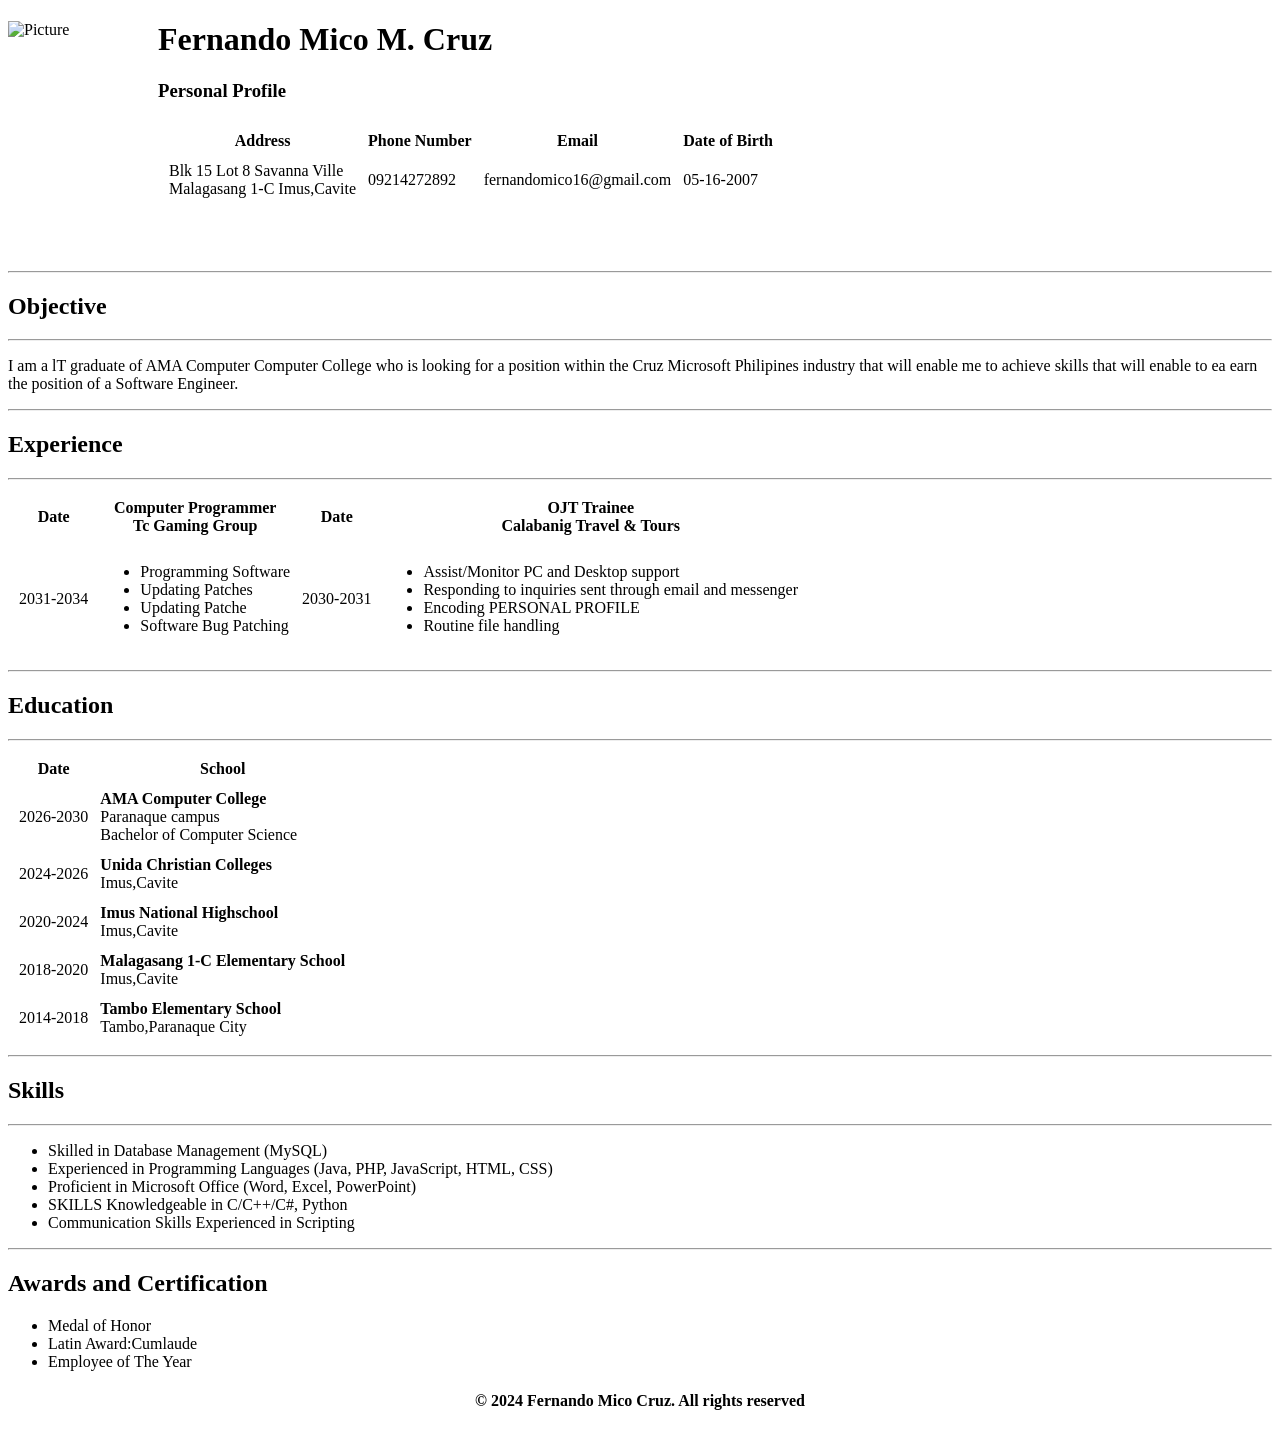
==== index.html @ fdfbe9a4 "Add files via upload" ====
<!DOCTYPE html>
<html lang="en">
<head>
    <meta charset="UTF-8">
    <meta name="viewport" content="width=device-width, initial-scale=1.0">
    <title>My Resume</title>
    </head>
    <body>
        <Style>
            Table {
                border-spacing:10px;
            }
            h4{
                text-align: center;
            }
        </Style>
<!--Header-->
<header>
   <img src="https://cdn.fbsbx.com/v/t59.2708-21/459496112_1775380636536045_6752690639163457732_n.gif?_nc_cat=106&ccb=1-7&_nc_sid=cf94fc&_nc_eui2=AeFJBkrcjG63eLE9zHZ8PaC0wrefcKau3RDCt59wpq7dEGNE2mlnh84zSVYo5uzIRM4ud24Ww9gQlYsVaA2B3rT9&_nc_ohc=T2nV2cMgkUMQ7kNvgEvaONQ&_nc_ht=cdn.fbsbx.com&_nc_gid=Afk2UwbvDGZbkINuwkyCVlB&oh=03_Q7cD1QFDnNutbTVwrtkrgmQVHNjVD4Q-NAeVl118rpkxwpZMJA&oe=66E626AC" alt="Picture" height="150" width="150" style="float: inline-start;">
   <h1>Fernando Mico M. Cruz</h1>
   <h3>Personal Profile</h3>
   <table>
    <tr>
        <th>Address</th>
        <th>Phone Number</th>
        <th>Email</th>
        <th>Date of Birth</th>
    </tr>
    <tr>
        <td>Blk 15 Lot 8 Savanna Ville <div>Malagasang 1-C Imus,Cavite</div></td>
        <td>09214272892</td>
        <td>fernandomico16@gmail.com</td>
        <td>05-16-2007</td>
    </tr>
   </table>
<br>
<br>
<br>
<!--Personal-->
<hr>
<h2>Objective</h2>
<hr>
<p>I am a lT graduate of AMA Computer Computer College who is looking for a position within the Cruz Microsoft Philipines industry that will enable me to achieve skills that will enable to ea earn the position of a Software Engineer.</p>
<hr>
<h2>Experience</h2>
<hr>
<table>
    <tr>
        <th>Date</th>
        <th>Computer Programmer<div>Tc Gaming Group</div></th>
        <th>Date</th>
        <th>OJT Trainee<div>Calabanig Travel & Tours</div></th>
    </tr>
    <tr>
        <td>2031-2034</td>
        <td>
        <ul>
            <li>Programming Software</li>
            <li>Updating Patches</li>
            <li>Updating Patche</li>
            <li>Software Bug Patching</li>
        </ul>
    </td>
    <td>2030-2031</td>
    <td>
        <ul>
            <li>Assist/Monitor PC and Desktop support</li>
            <li>Responding to inquiries sent through email and messenger</li>
            <li>Encoding PERSONAL PROFILE </li>
            <li>Routine file handling</li>
        </ul>
    </td>
    </tr>
</table>
<hr>
<h2>Education</h2>
<hr>
<table>
    <tr>
        <th>Date</th>
        <th>School</th>
    </tr>
    <tr>
        <td>2026-2030</td>
        <td><strong>AMA Computer College</strong><div>Paranaque campus</div>Bachelor of Computer Science</td>
    </tr>
    <tr>
        <td>2024-2026</td>
        <td><strong>Unida Christian Colleges</strong><div>Imus,Cavite</div></td>
    </tr>
    <tr>
        <td>2020-2024</td>
        <td><strong>Imus National Highschool</strong><div>Imus,Cavite</div></td>
    </tr>
    <tr>
        <td>2018-2020</td>
        <td><strong>Malagasang 1-C Elementary School</strong><div>Imus,Cavite</div></td>
    </tr>
    <tr>
        <td>2014-2018</td>
        <td><strong>Tambo Elementary School</strong><div>Tambo,Paranaque City</div></td>
    </tr>   
</table>
<hr>
<h2>Skills</h2>
<hr>
<ul>
    <li>Skilled in Database Management (MySQL)</li>
    <li>Experienced in Programming Languages (Java, PHP, JavaScript, HTML, CSS)</li>
    <li>Proficient in Microsoft Office (Word, Excel, PowerPoint)</li>
    <li>SKILLS Knowledgeable in C/C++/C#, Python </li>
    <li>Communication Skills Experienced in Scripting</li>
</ul>
<hr>
<h2>Awards and Certification</h2>
<ul>
    <li>Medal of Honor</li>
    <li>Latin Award:Cumlaude</li>
    <li>Employee of The Year</li>
</ul>

<h4>© 2024 Fernando Mico Cruz. All rights reserved</h4>


  
</body>
</html>
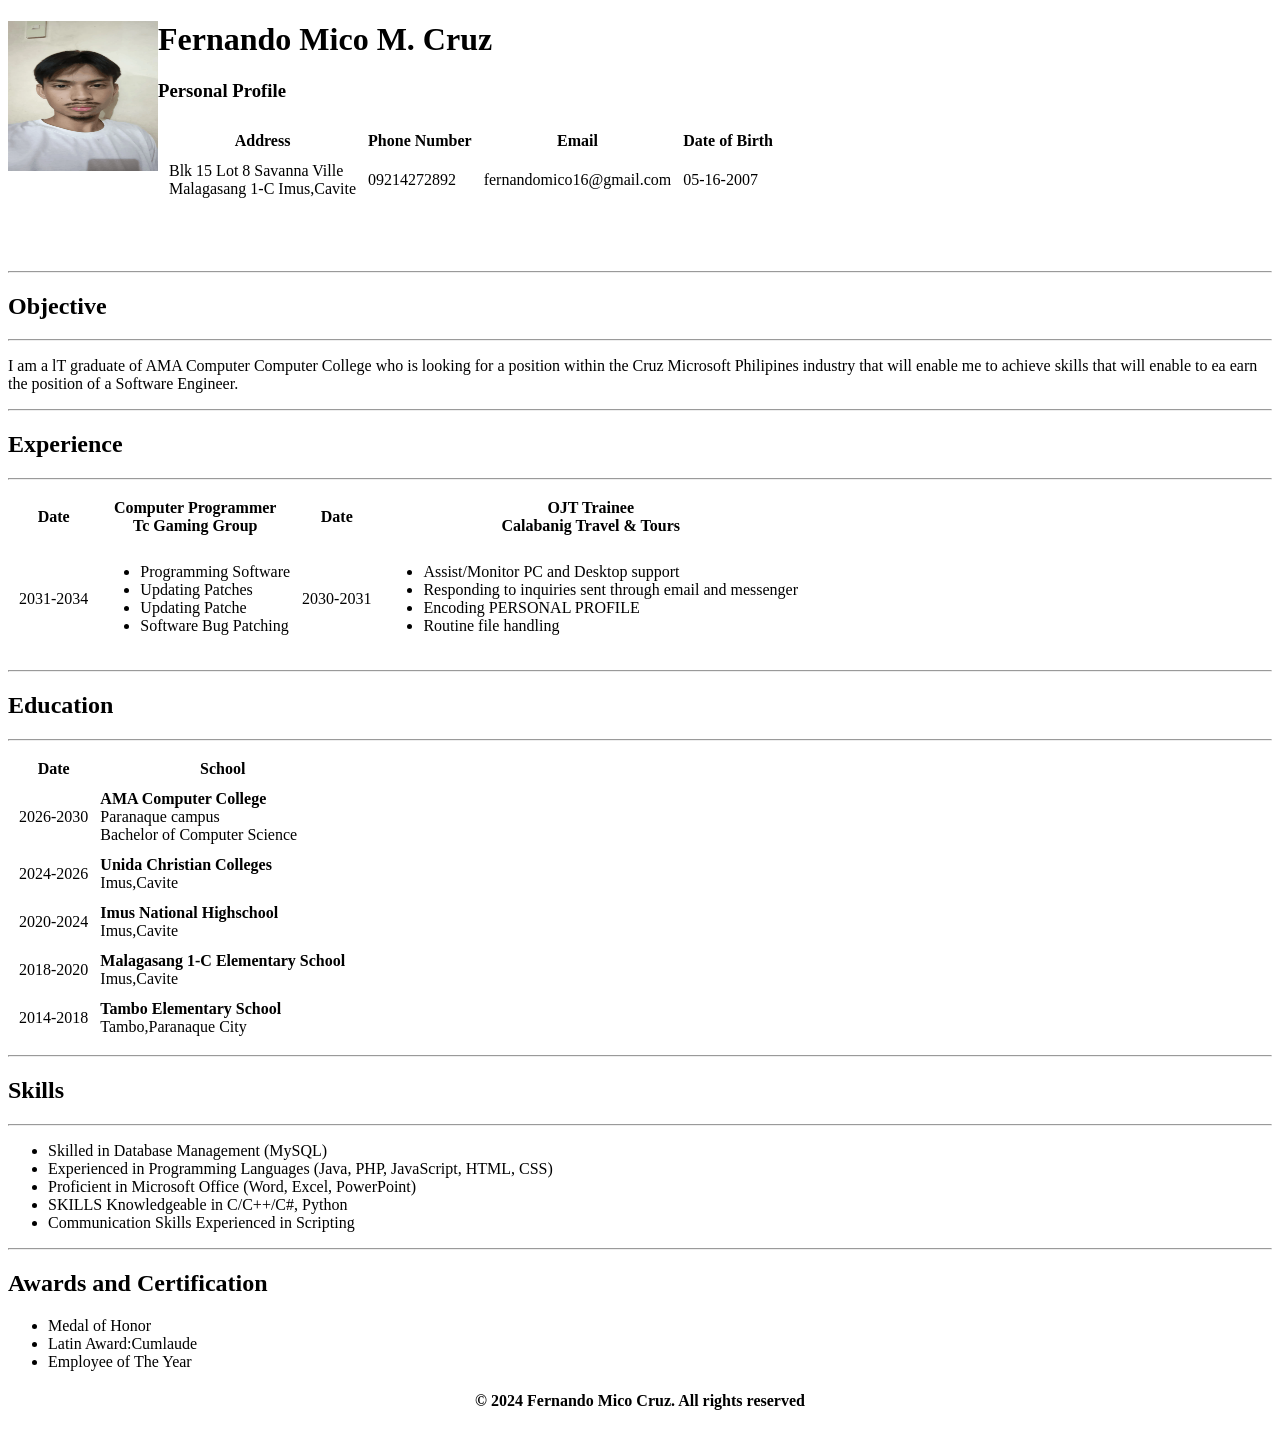
==== commit ffebb4b4: "index.html" ====
--- a/index.html
+++ b/index.html
@@ -16,7 +16,7 @@
         </Style>
 <!--Header-->
 <header>
-   <img src="https://cdn.fbsbx.com/v/t59.2708-21/459496112_1775380636536045_6752690639163457732_n.gif?_nc_cat=106&ccb=1-7&_nc_sid=cf94fc&_nc_eui2=AeFJBkrcjG63eLE9zHZ8PaC0wrefcKau3RDCt59wpq7dEGNE2mlnh84zSVYo5uzIRM4ud24Ww9gQlYsVaA2B3rT9&_nc_ohc=T2nV2cMgkUMQ7kNvgEvaONQ&_nc_ht=cdn.fbsbx.com&_nc_gid=Afk2UwbvDGZbkINuwkyCVlB&oh=03_Q7cD1QFDnNutbTVwrtkrgmQVHNjVD4Q-NAeVl118rpkxwpZMJA&oe=66E626AC" alt="Picture" height="150" width="150" style="float: inline-start;">
+   <img src="./Profile.png" alt="Profile" height="150" width="150" style="float: inline-start;">
    <h1>Fernando Mico M. Cruz</h1>
    <h3>Personal Profile</h3>
    <table>
@@ -124,4 +124,4 @@
 
   
 </body>
-</html>+</html>
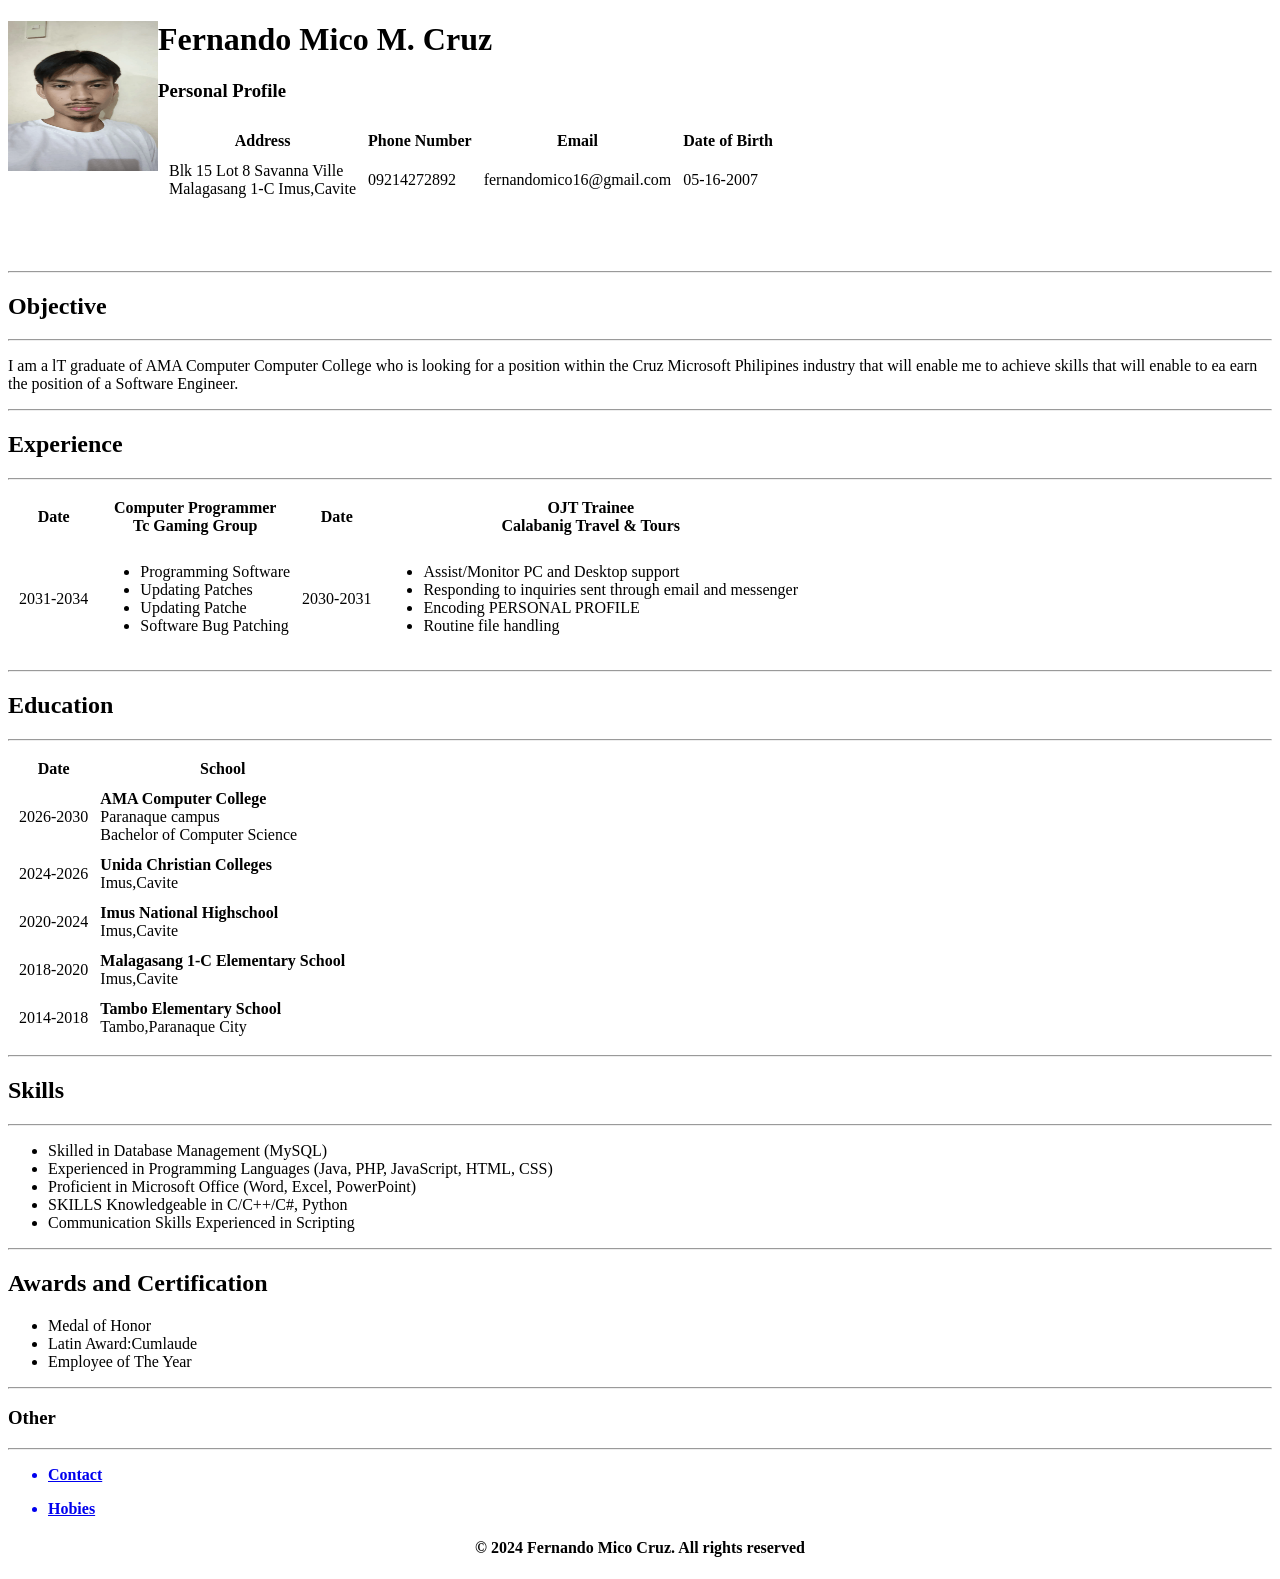
==== commit 26cf6789: "index.html" ====
--- a/index.html
+++ b/index.html
@@ -118,6 +118,11 @@
     <li>Latin Award:Cumlaude</li>
     <li>Employee of The Year</li>
 </ul>
+<hr>
+<h3>Other</h3>
+<hr>
+<a href="./contact.html"><strong><ul><li>Contact</li></ul></strong></a>
+<a href="./hobies.html"><strong><ul><li>Hobies</li></ul></strong></a>
 
 <h4>© 2024 Fernando Mico Cruz. All rights reserved</h4>
 
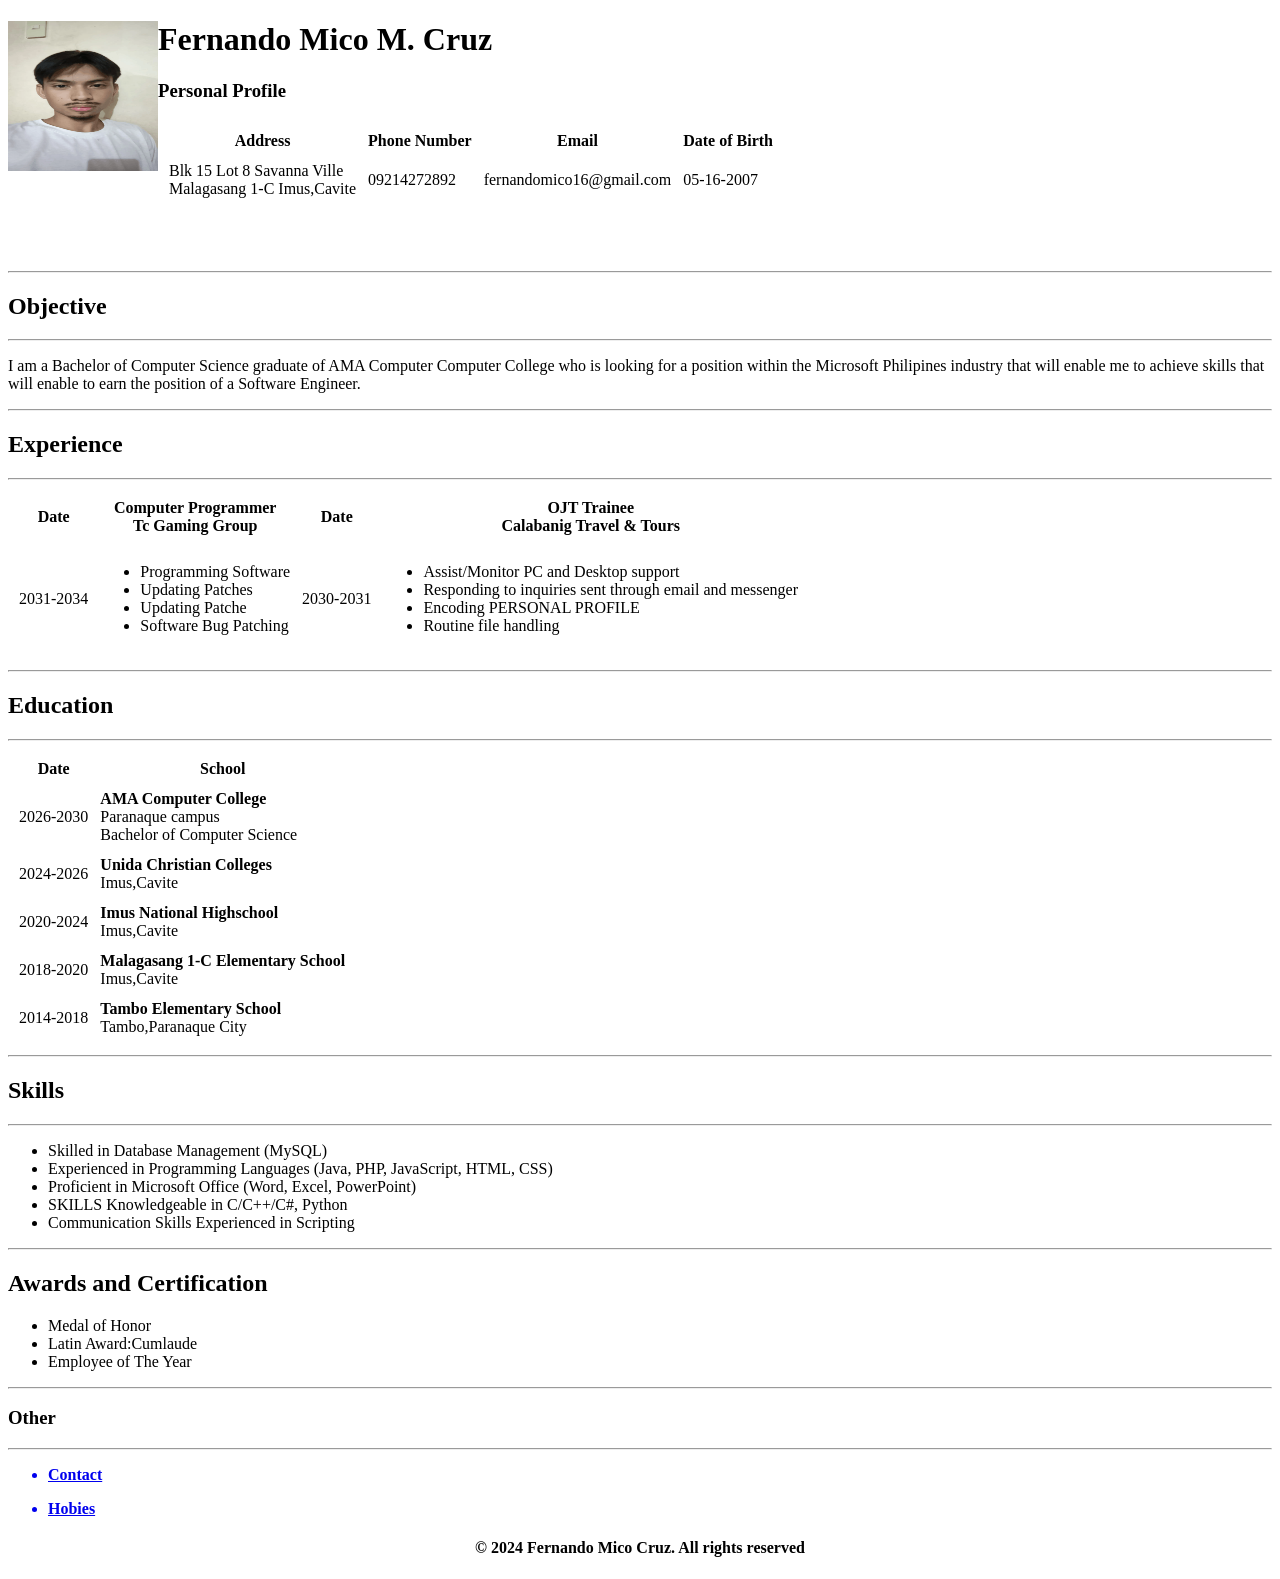
==== commit c8216dad: "index.html" ====
--- a/index.html
+++ b/index.html
@@ -40,7 +40,7 @@
 <hr>
 <h2>Objective</h2>
 <hr>
-<p>I am a lT graduate of AMA Computer Computer College who is looking for a position within the Cruz Microsoft Philipines industry that will enable me to achieve skills that will enable to ea earn the position of a Software Engineer.</p>
+<p>I am a Bachelor of Computer Science graduate of AMA Computer Computer College who is looking for a position within the Microsoft Philipines industry that will enable me to achieve skills that will enable to earn the position of a Software Engineer.</p>
 <hr>
 <h2>Experience</h2>
 <hr>
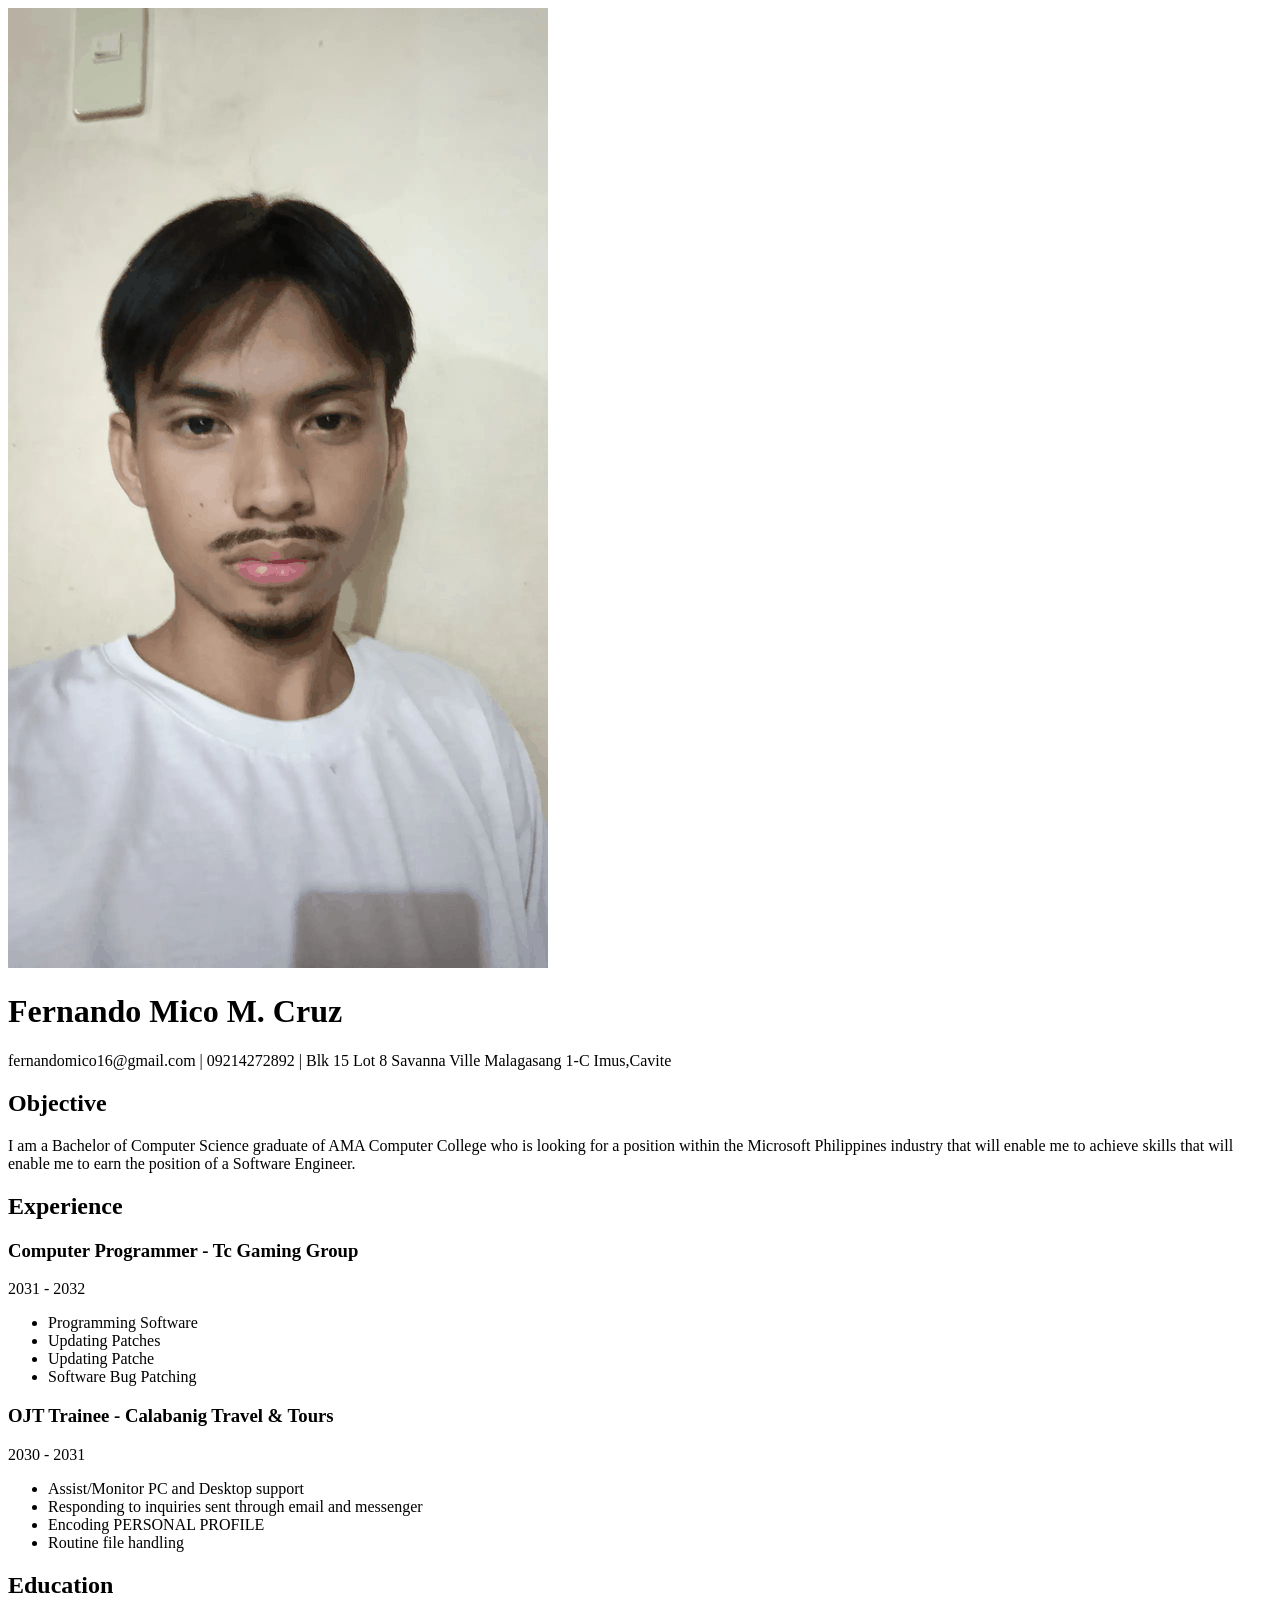
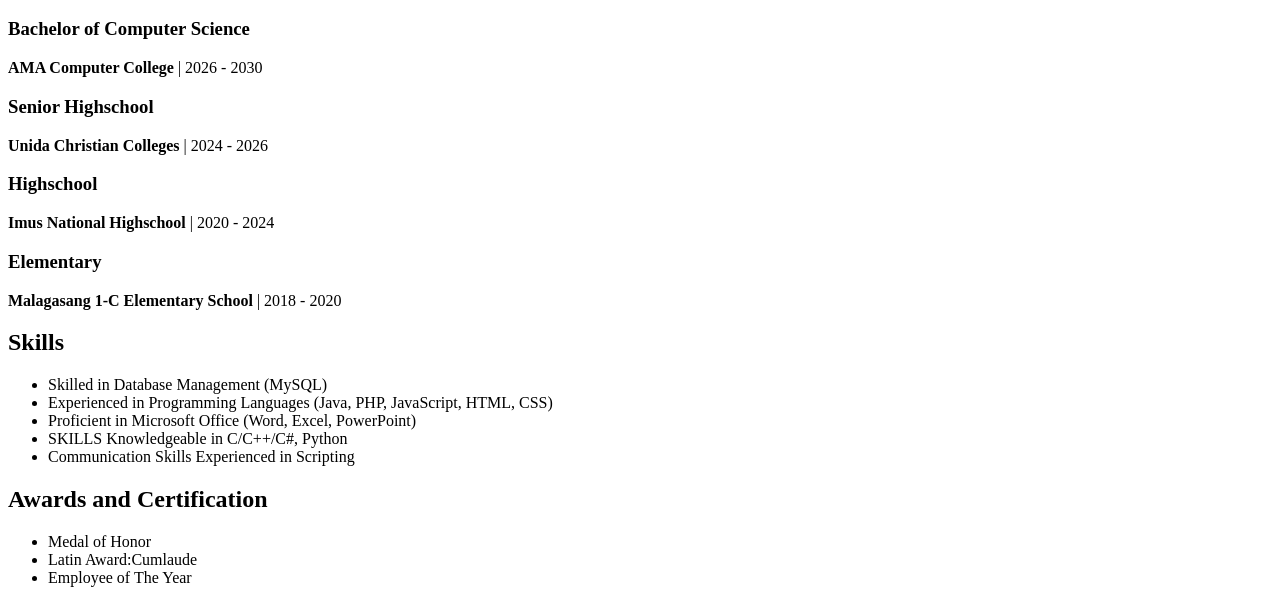
==== commit 5401880b: "Update index.html" ====
--- a/index.html
+++ b/index.html
@@ -3,130 +3,87 @@
 <head>
     <meta charset="UTF-8">
     <meta name="viewport" content="width=device-width, initial-scale=1.0">
-    <title>My Resume</title>
-    </head>
-    <body>
-        <Style>
-            Table {
-                border-spacing:10px;
-            }
-            h4{
-                text-align: center;
-            }
-        </Style>
-<!--Header-->
-<header>
-   <img src="./Profile.png" alt="Profile" height="150" width="150" style="float: inline-start;">
-   <h1>Fernando Mico M. Cruz</h1>
-   <h3>Personal Profile</h3>
-   <table>
-    <tr>
-        <th>Address</th>
-        <th>Phone Number</th>
-        <th>Email</th>
-        <th>Date of Birth</th>
-    </tr>
-    <tr>
-        <td>Blk 15 Lot 8 Savanna Ville <div>Malagasang 1-C Imus,Cavite</div></td>
-        <td>09214272892</td>
-        <td>fernandomico16@gmail.com</td>
-        <td>05-16-2007</td>
-    </tr>
-   </table>
-<br>
-<br>
-<br>
-<!--Personal-->
-<hr>
-<h2>Objective</h2>
-<hr>
-<p>I am a Bachelor of Computer Science graduate of AMA Computer Computer College who is looking for a position within the Microsoft Philipines industry that will enable me to achieve skills that will enable to earn the position of a Software Engineer.</p>
-<hr>
-<h2>Experience</h2>
-<hr>
-<table>
-    <tr>
-        <th>Date</th>
-        <th>Computer Programmer<div>Tc Gaming Group</div></th>
-        <th>Date</th>
-        <th>OJT Trainee<div>Calabanig Travel & Tours</div></th>
-    </tr>
-    <tr>
-        <td>2031-2034</td>
-        <td>
-        <ul>
-            <li>Programming Software</li>
-            <li>Updating Patches</li>
-            <li>Updating Patche</li>
-            <li>Software Bug Patching</li>
-        </ul>
-    </td>
-    <td>2030-2031</td>
-    <td>
-        <ul>
-            <li>Assist/Monitor PC and Desktop support</li>
-            <li>Responding to inquiries sent through email and messenger</li>
-            <li>Encoding PERSONAL PROFILE </li>
-            <li>Routine file handling</li>
-        </ul>
-    </td>
-    </tr>
-</table>
-<hr>
-<h2>Education</h2>
-<hr>
-<table>
-    <tr>
-        <th>Date</th>
-        <th>School</th>
-    </tr>
-    <tr>
-        <td>2026-2030</td>
-        <td><strong>AMA Computer College</strong><div>Paranaque campus</div>Bachelor of Computer Science</td>
-    </tr>
-    <tr>
-        <td>2024-2026</td>
-        <td><strong>Unida Christian Colleges</strong><div>Imus,Cavite</div></td>
-    </tr>
-    <tr>
-        <td>2020-2024</td>
-        <td><strong>Imus National Highschool</strong><div>Imus,Cavite</div></td>
-    </tr>
-    <tr>
-        <td>2018-2020</td>
-        <td><strong>Malagasang 1-C Elementary School</strong><div>Imus,Cavite</div></td>
-    </tr>
-    <tr>
-        <td>2014-2018</td>
-        <td><strong>Tambo Elementary School</strong><div>Tambo,Paranaque City</div></td>
-    </tr>   
-</table>
-<hr>
-<h2>Skills</h2>
-<hr>
-<ul>
-    <li>Skilled in Database Management (MySQL)</li>
-    <li>Experienced in Programming Languages (Java, PHP, JavaScript, HTML, CSS)</li>
-    <li>Proficient in Microsoft Office (Word, Excel, PowerPoint)</li>
-    <li>SKILLS Knowledgeable in C/C++/C#, Python </li>
-    <li>Communication Skills Experienced in Scripting</li>
-</ul>
-<hr>
+    <link href="https://fonts.googleapis.com/css2?family=Poppins:wght@400;500;600&display=swap" rel="stylesheet">
+    <link rel="stylesheet" href="style.css">
+    <title>Fernando Mico M. Cruz - Resume</title>
+</head>
+<body>
+    <div class="container">
+        <header>
+            <img src="./Profile.png" alt="Fernando Mico M. Cruz">
+            <h1>Fernando Mico M. Cruz</h1>
+            <p>fernandomico16@gmail.com | 09214272892 | Blk 15 Lot 8 Savanna Ville Malagasang 1-C Imus,Cavite</p>
+        </header>
+        
+        <section class="summary">
+            <h2>Objective</h2>
+            <p>I am a Bachelor of Computer Science graduate of AMA Computer College who is looking for a position within the Microsoft Philippines industry that will enable me to achieve skills that will enable me to earn the position of a Software Engineer.</p>
+        </section>
+
+        <section class="experience">
+            <h2>Experience</h2>
+            <div class="job">
+                <h3>Computer Programmer - Tc Gaming Group</h3>
+                <p> 2031 - 2032</p>
+                <ul>
+                    <li>Programming Software</li>
+                    <li>Updating Patches</li>
+                    <li>Updating Patche</li>
+                    <li>Software Bug Patching</li>
+                </ul>
+            </div>
+            <div class="job">
+                <h3>OJT Trainee - Calabanig Travel & Tours</h3>
+                <p> 2030 - 2031 </p>
+                <ul>
+                    <li>Assist/Monitor PC and Desktop support</li>
+                    <li>Responding to inquiries sent through email and messenger</li>
+                    <li>Encoding PERSONAL PROFILE</li>
+                    <li>Routine file handling</li>
+                </ul>
+            </div>
+        </section>
+
+        <section class="education">
+            <h2>Education</h2>
+            <div class="school">
+                <h3>Bachelor of Computer Science</h3>
+                <p><strong>AMA Computer College</strong> | 2026 - 2030</p>
+            </div>
+            <div class="school">
+                <h3>Senior Highschool</h3>
+                <p><strong>Unida Christian Colleges</strong> | 2024 - 2026</p>
+            </div>
+            <div class="school">
+                <h3>Highschool</h3>
+                <p><strong>Imus National Highschool</strong> | 2020 - 2024</p>
+            </div>
+            <div class="school">
+                <h3>Elementary</h3>
+                <p><strong>Malagasang 1-C Elementary School</strong> | 2018 - 2020</p>
+            </div>
+        </section>
+
+        <section class="skills">
+            <h2>Skills</h2>
+            <ul>
+                <li>Skilled in Database Management (MySQL)</li>
+                <li>Experienced in Programming Languages (Java, PHP, JavaScript, HTML, CSS)</li>
+                <li>Proficient in Microsoft Office (Word, Excel, PowerPoint)</li>
+                <li>SKILLS Knowledgeable in C/C++/C#, Python </li>
+                <li>Communication Skills Experienced in Scripting</li>
+            </ul>
+        </section>
+        <section class="Awards">
 <h2>Awards and Certification</h2>
 <ul>
     <li>Medal of Honor</li>
     <li>Latin Award:Cumlaude</li>
     <li>Employee of The Year</li>
 </ul>
-<hr>
-<h3>Other</h3>
-<hr>
-<a href="./contact.html"><strong><ul><li>Contact</li></ul></strong></a>
-<a href="./hobies.html"><strong><ul><li>Hobies</li></ul></strong></a>
+         </section>
+        
 
-<h4>© 2024 Fernando Mico Cruz. All rights reserved</h4>
-
-
-  
+    </div>
 </body>
 </html>
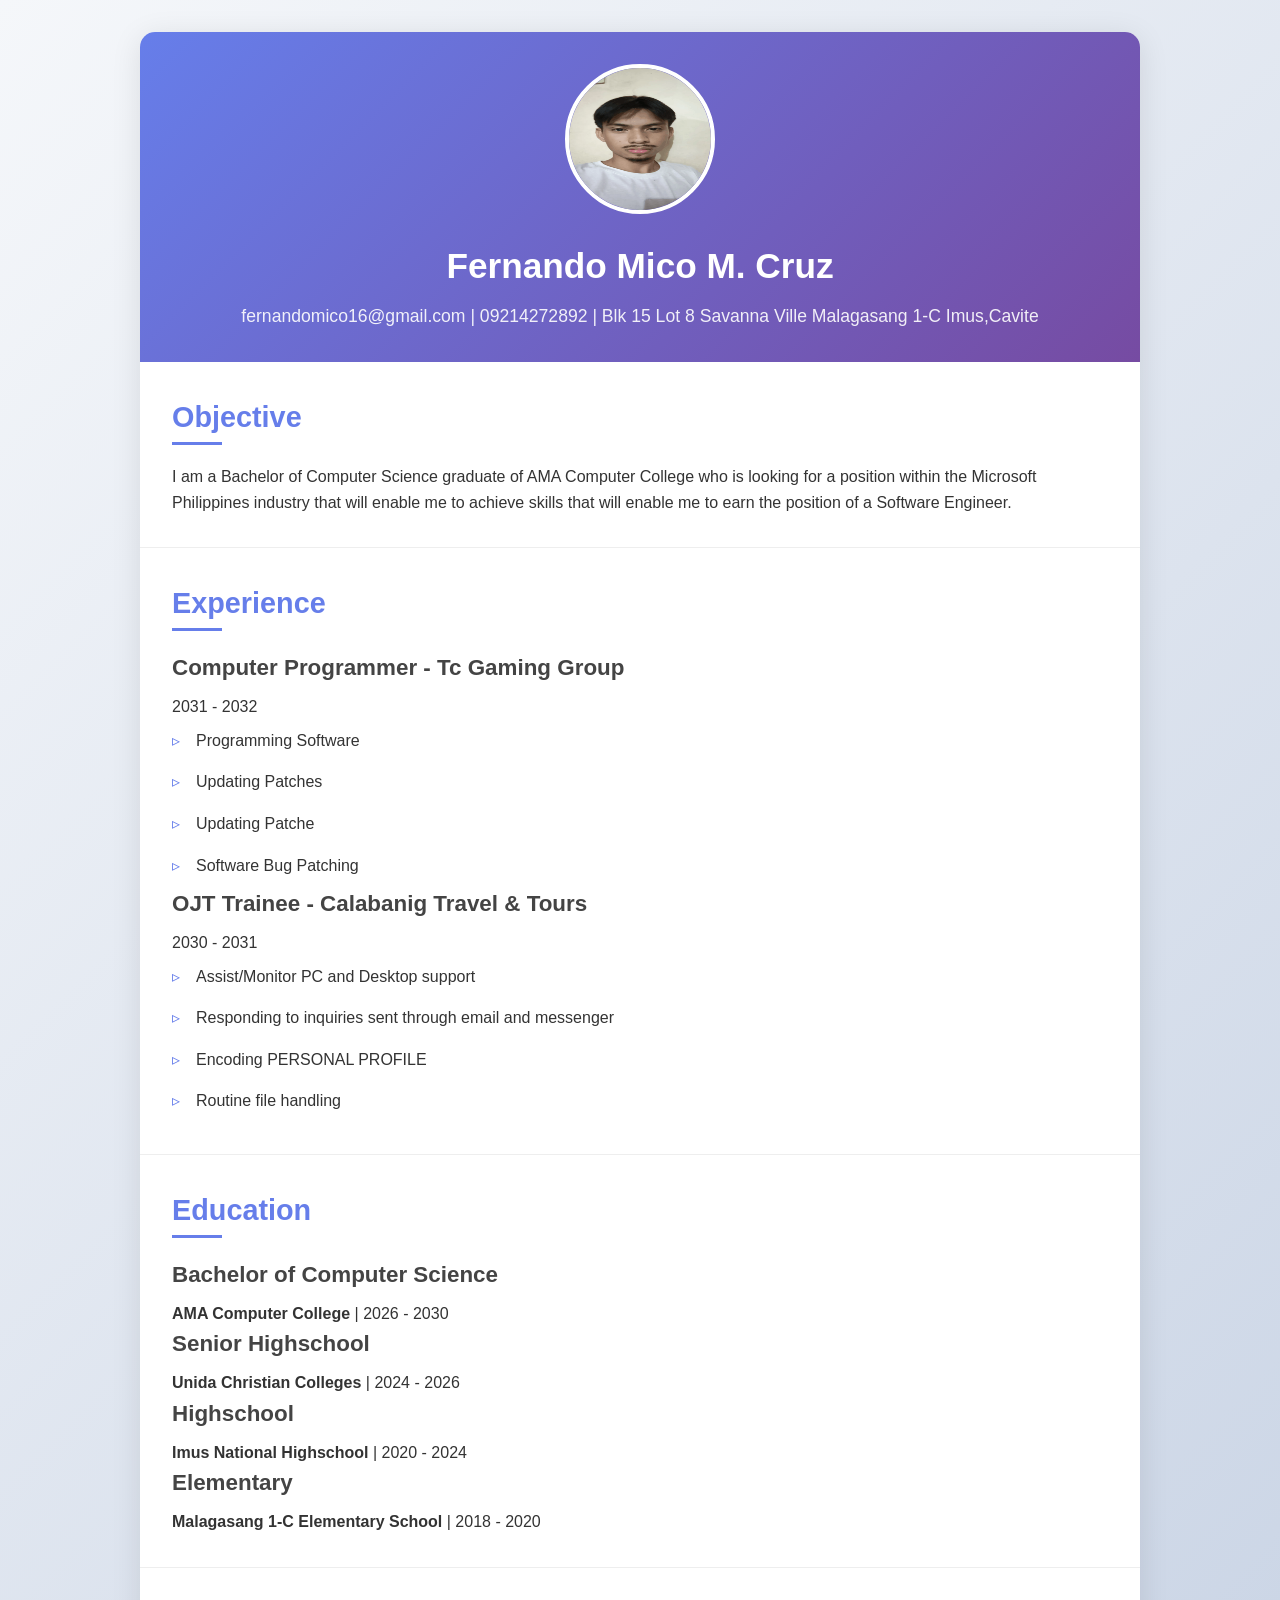
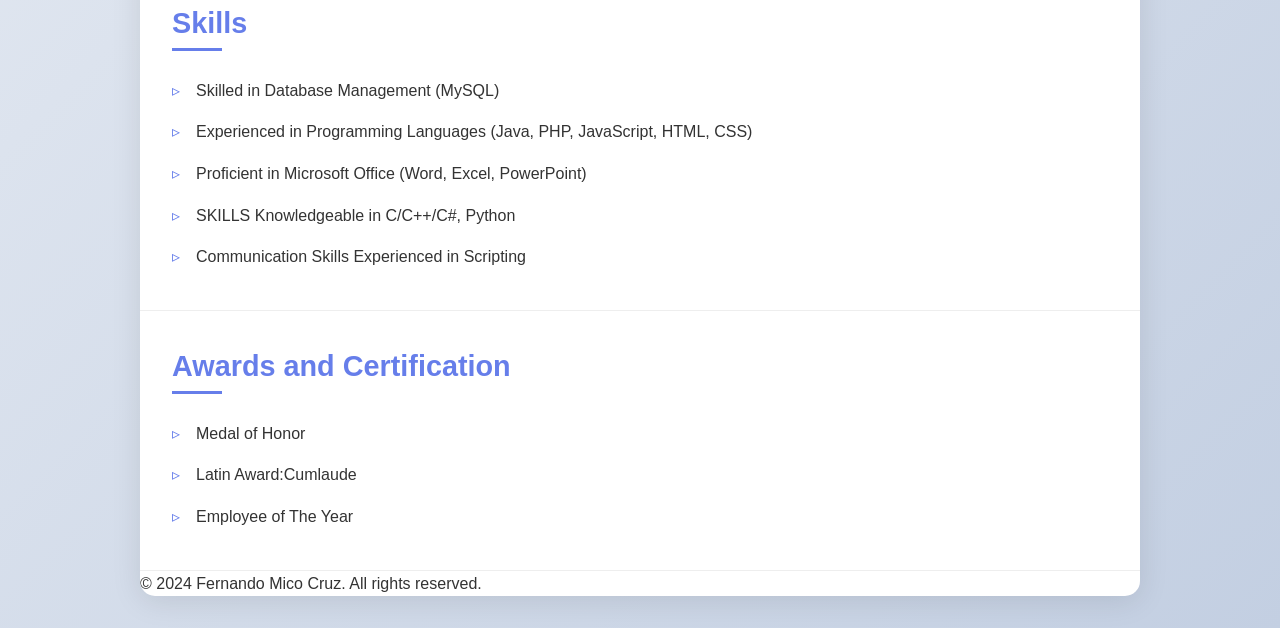
==== commit f8dd527c: "Update index.html" ====
--- a/index.html
+++ b/index.html
@@ -82,6 +82,14 @@
     <li>Employee of The Year</li>
 </ul>
          </section>
+
+        <footer>
+        <div class="footer-bottom">
+            <p>&copy; 2024 Fernando Mico Cruz. All rights reserved.</p>
+        </div>
+       </footer>
+ </div>
+    
         
 
     </div>
--- a/style.css
+++ b/style.css
@@ -0,0 +1,152 @@
+* {
+    margin: 0;
+    padding: 0;
+    box-sizing: border-box;
+}
+
+/* Base Styles */
+body {
+    font-family: 'Poppins', sans-serif;
+    line-height: 1.6;
+    background: linear-gradient(135deg, #f5f7fa 0%, #c3cfe2 100%);
+    color: #333;
+    min-height: 100vh;
+    padding: 2rem;
+}
+
+/* Container */
+.container {
+    max-width: 1000px;
+    margin: 0 auto;
+    background: white;
+    border-radius: 15px;
+    box-shadow: 0 5px 30px rgba(0,0,0,0.1);
+    overflow: hidden;
+}
+
+/* Header */
+header {
+    background: linear-gradient(135deg, #667eea 0%, #764ba2 100%);
+    color: white;
+    padding: 2rem;
+    text-align: center;
+}
+
+header img {
+    width: 150px;
+    height: 150px;
+    border-radius: 50%;
+    border: 4px solid white;
+    margin-bottom: 1rem;
+    transition: transform 0.3s ease;
+}
+
+header img:hover {
+    transform: scale(1.05);
+}
+
+header h1 {
+    font-size: 2.2rem;
+    margin-bottom: 0.5rem;
+}
+
+header p {
+    font-size: 1.1rem;
+    opacity: 0.9;
+}
+
+/* Sections */
+section {
+    padding: 2rem;
+    border-bottom: 1px solid #eee;
+}
+
+section:last-child {
+    border-bottom: none;
+}
+
+h2 {
+    color: #667eea;
+    font-size: 1.8rem;
+    margin-bottom: 1.5rem;
+    position: relative;
+}
+
+h2::after {
+    content: '';
+    position: absolute;
+    bottom: -5px;
+    left: 0;
+    width: 50px;
+    height: 3px;
+    background: #667eea;
+}
+
+h3 {
+    font-size: 1.4rem;
+    color: #444;
+    margin-bottom: 0.5rem;
+}
+
+ul {
+    list-style: none;
+}
+
+ul li {
+    padding: 0.5rem 0;
+    position: relative;
+    padding-left: 1.5rem;
+}
+
+ul li::before {
+    content: '▹';
+    position: absolute;
+    left: 0;
+    color: #667eea;
+}
+
+/* Responsive Design */
+@media (max-width: 768px) {
+    body {
+        padding: 1rem;
+    }
+    
+    header {
+        padding: 1.5rem;
+    }
+    
+    header img {
+        width: 120px;
+        height: 120px;
+    }
+    
+    section {
+        padding: 1.5rem;
+    }
+    
+    h2 {
+        font-size: 1.6rem;
+    }
+    
+    h3 {
+        font-size: 1.3rem;
+    }
+}
+
+@media (max-width: 480px) {
+    header h1 {
+        font-size: 1.8rem;
+    }
+    
+    header p {
+        font-size: 1rem;
+    }
+    
+    h2 {
+        font-size: 1.4rem;
+    }
+    
+    h3 {
+        font-size: 1.2rem;
+    }
+}
